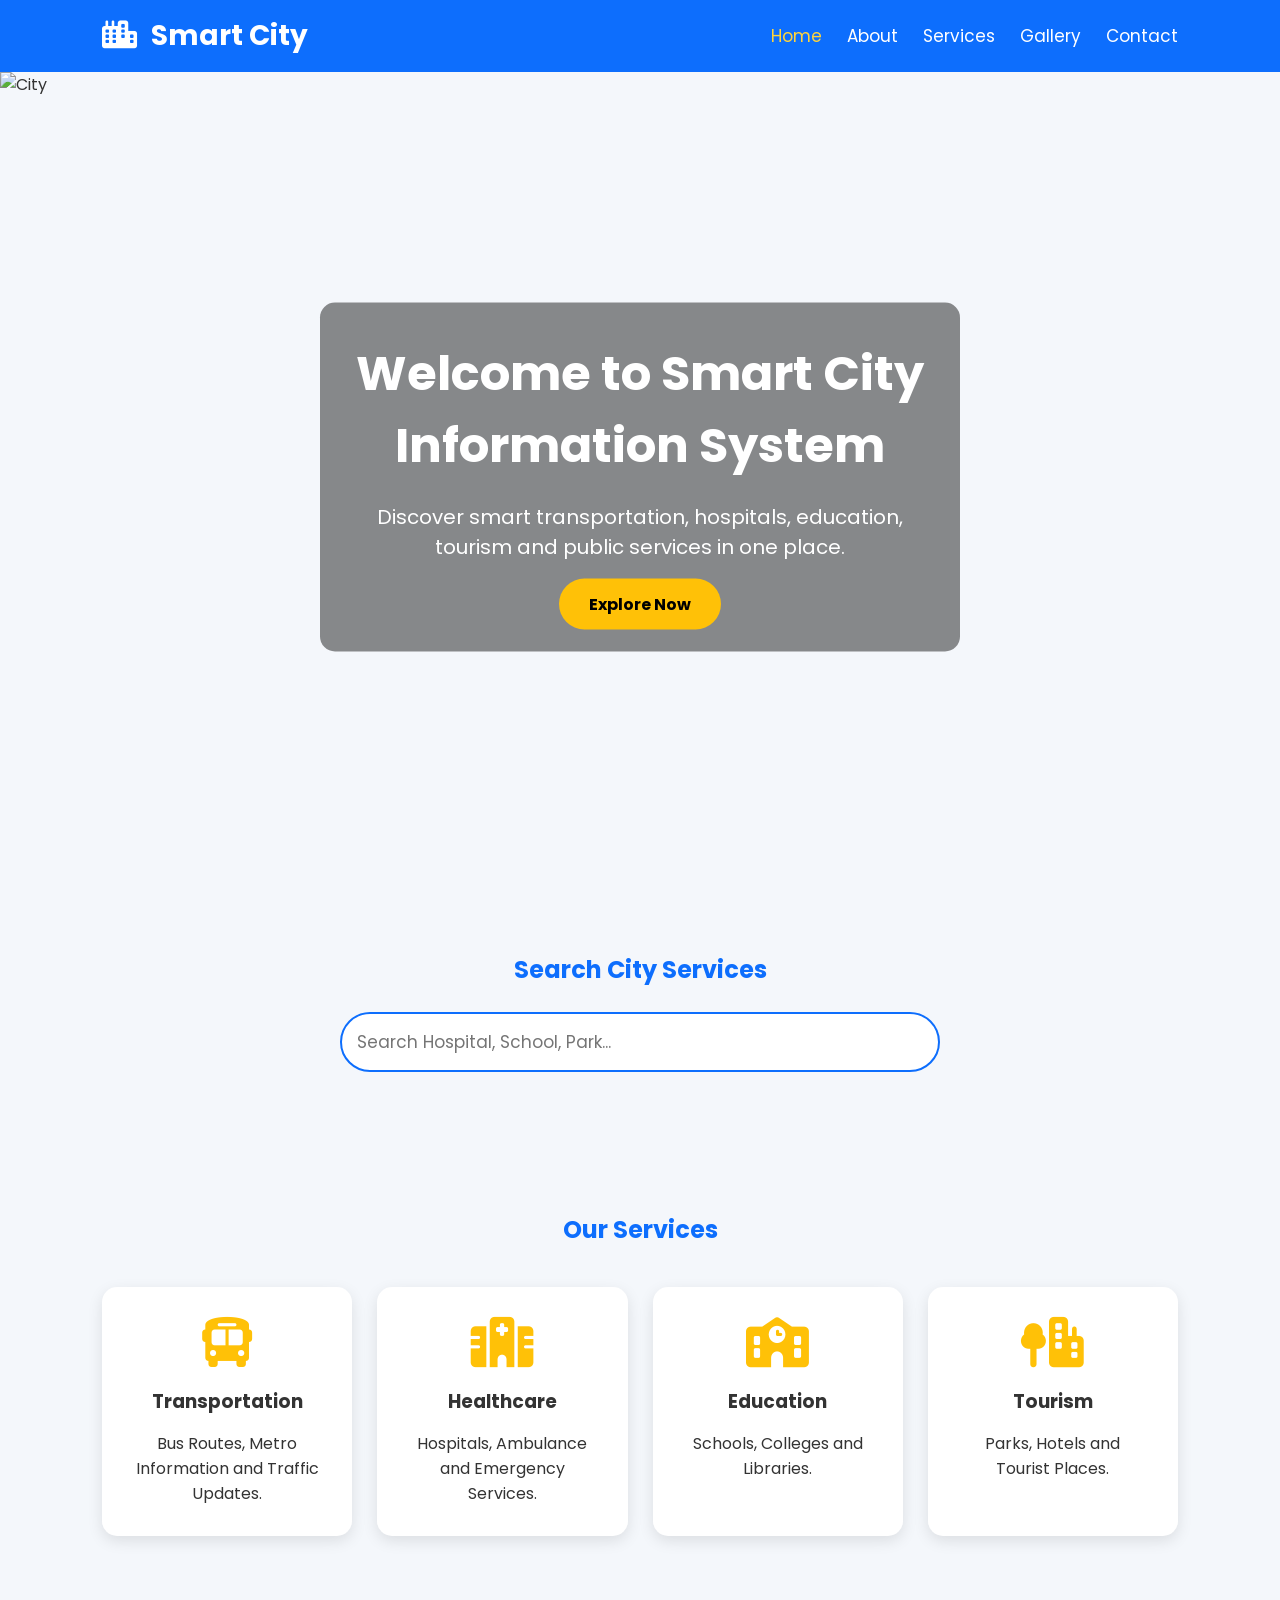
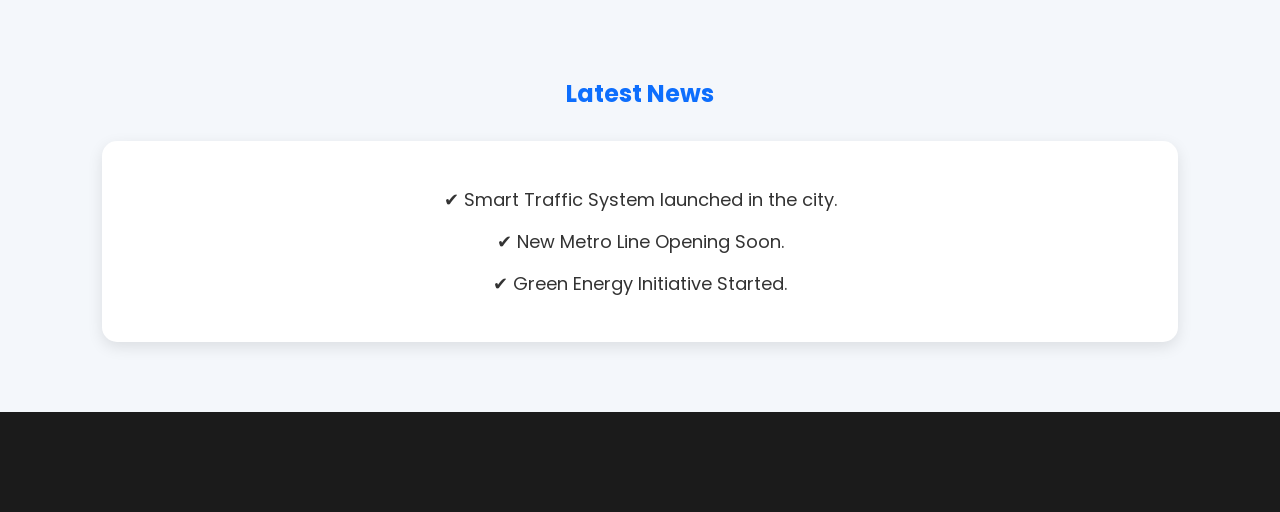
==== index.html @ b78f6991 "Add files via upload" ====
<!DOCTYPE html>
<html lang="en">
<head>
    <meta charset="UTF-8">
    <meta name="viewport" content="width=device-width, initial-scale=1.0">
    <title>Smart City Information System</title>

    <link rel="stylesheet" href="style.css">
    <link rel="stylesheet"
    href="https://cdnjs.cloudflare.com/ajax/libs/font-awesome/6.5.2/css/all.min.css">

</head>
<body>

<!-- ================= NAVBAR ================= -->

<header>

    <nav class="navbar">

        <div class="logo">
            <i class="fa-solid fa-city"></i>
            Smart City
        </div>

        <input type="checkbox" id="check">

        <label for="check" class="menu-btn">
            <i class="fas fa-bars"></i>
        </label>

        <ul>

            <li><a class="active" href="index.html">Home</a></li>

            <li><a href="about.html">About</a></li>

            <li><a href="services.html">Services</a></li>

            <li><a href="gallery.html">Gallery</a></li>

            <li><a href="contact.html">Contact</a></li>

        </ul>

    </nav>

</header>

<!-- ================= HERO SECTION ================= -->

<section class="hero">

<div class="slider">

<img id="slide" src="https://tse3.mm.bing.net/th/id/OIP.UByJszNqRDR1UC66tigdOgHaEK?r=0&pid=Api&P=0&h=180" alt="City">

</div>

<div class="hero-content">

<h1>Welcome to Smart City Information System</h1>

<p>

Discover smart transportation, hospitals, education, tourism and public services in one place.

</p>

<a href="about.html" class="btn">Explore Now</a>

</div>

</section>

<!-- ================= SEARCH ================= -->

<section class="search-section">

<h2>Search City Services</h2>

<input type="text"
id="searchBox"
placeholder="Search Hospital, School, Park..."
onkeyup="searchService()">

</section>

<!-- ================= SERVICES ================= -->

<section class="services">

<h2>Our Services</h2>

<div class="service-container">

<div class="card">

<i class="fa-solid fa-bus"></i>

<h3>Transportation</h3>

<p>

Bus Routes, Metro Information and Traffic Updates.

</p>

</div>

<div class="card">

<i class="fa-solid fa-hospital"></i>

<h3>Healthcare</h3>

<p>

Hospitals, Ambulance and Emergency Services.

</p>

</div>

<div class="card">

<i class="fa-solid fa-school"></i>

<h3>Education</h3>

<p>

Schools, Colleges and Libraries.

</p>

</div>

<div class="card">

<i class="fa-solid fa-tree-city"></i>

<h3>Tourism</h3>

<p>

Parks, Hotels and Tourist Places.

</p>

</div>

</div>

</section>

<!-- ================= LATEST NEWS ================= -->

<section class="news">

<h2>Latest News</h2>

<div class="news-box">

<p>

✔ Smart Traffic System launched in the city.

</p>

<p>

✔ New Metro Line Opening Soon.

</p>

<p>

✔ Green Energy Initiative Started.

</p>

</div>

</section>

<!-- ================= FOOTER ================= -->

<footer id="footer"></footer>

<script src="js/script.js"></script>
<script src="js/slider.js"></script>
<script src="js/footer.js"></script>

</body>
</html>
---- style.css ----
/* ==========================
   GOOGLE FONT
========================== */
@import url('https://fonts.googleapis.com/css2?family=Poppins:wght@300;400;500;600;700&display=swap');

*{
    margin:0;
    padding:0;
    box-sizing:border-box;
    font-family:'Poppins',sans-serif;
    scroll-behavior:smooth;
}

body{
    background:#f4f7fb;
    color:#333;
}

/* ==========================
   NAVBAR
========================== */

header{
    width:100%;
    position:sticky;
    top:0;
    z-index:1000;
}

.navbar{
    width:100%;
    display:flex;
    justify-content:space-between;
    align-items:center;
    background:#0d6efd;
    padding:15px 8%;
}

.logo{
    color:white;
    font-size:28px;
    font-weight:bold;
}

.logo i{
    margin-right:8px;
}

.navbar ul{
    display:flex;
    list-style:none;
}

.navbar ul li{
    margin-left:25px;
}

.navbar ul li a{
    color:white;
    text-decoration:none;
    font-size:17px;
    transition:.3s;
}

.navbar ul li a:hover,
.navbar ul li a.active{
    color:#ffd43b;
}

#check{
    display:none;
}

.menu-btn{
    display:none;
    color:white;
    font-size:28px;
    cursor:pointer;
}

/* ==========================
   HERO SECTION
========================== */

.hero{
    position:relative;
    height:90vh;
    overflow:hidden;
}

.slider img{
    width:100%;
    height:90vh;
    object-fit:cover;
}

.hero-content{
    position:absolute;
    top:50%;
    left:50%;
    transform:translate(-50%,-50%);
    text-align:center;
    color:white;
    background:rgba(0,0,0,.45);
    padding:35px;
    border-radius:15px;
}

.hero-content h1{
    font-size:48px;
    margin-bottom:20px;
}

.hero-content p{
    font-size:20px;
    margin-bottom:30px;
}

.btn{
    background:#ffc107;
    color:black;
    text-decoration:none;
    padding:14px 30px;
    border-radius:40px;
    font-weight:bold;
    transition:.3s;
}

.btn:hover{
    background:#ff9800;
    color:white;
}

/* ==========================
   SEARCH
========================== */

.search-section{
    padding:70px 8%;
    text-align:center;
}

.search-section h2{
    margin-bottom:25px;
    color:#0d6efd;
}

#searchBox{
    width:60%;
    max-width:600px;
    padding:15px;
    border-radius:40px;
    border:2px solid #0d6efd;
    outline:none;
    font-size:17px;
}

/* ==========================
   SERVICES
========================== */

.services{
    padding:70px 8%;
    text-align:center;
}

.services h2{
    color:#0d6efd;
    margin-bottom:40px;
}

.service-container{
    display:grid;
    grid-template-columns:repeat(auto-fit,minmax(250px,1fr));
    gap:25px;
}

.card{
    background:white;
    padding:30px;
    border-radius:15px;
    box-shadow:0 5px 15px rgba(0,0,0,.1);
    transition:.4s;
}

.card:hover{
    transform:translateY(-10px);
    background:#0d6efd;
    color:white;
}

.card i{
    font-size:50px;
    margin-bottom:20px;
    color:#ffc107;
}

.card h3{
    margin-bottom:15px;
}

/* ==========================
   NEWS
========================== */

.news{
    padding:70px 8%;
    text-align:center;
}

.news h2{
    color:#0d6efd;
    margin-bottom:30px;
}

.news-box{
    background:white;
    padding:30px;
    border-radius:15px;
    box-shadow:0 5px 15px rgba(0,0,0,.1);
}

.news-box p{
    margin:15px;
    font-size:18px;
}

/* ==========================
   FOOTER
========================== */

footer{
    background:#1b1b1b;
    color:white;
    padding:50px 8%;
}

.footer-container{
    display:grid;
    grid-template-columns:repeat(auto-fit,minmax(220px,1fr));
    gap:30px;
}

.footer-container h3{
    margin-bottom:15px;
    color:#ffc107;
}

.footer-container a{
    display:block;
    color:#ddd;
    text-decoration:none;
    margin:8px 0;
}

.footer-container a:hover{
    color:#ffc107;
}

.copy{
    text-align:center;
    border-top:1px solid gray;
    margin-top:30px;
    padding-top:20px;
}

/* ==========================
   RESPONSIVE
========================== */

@media(max-width:768px){

.menu-btn{
display:block;
}

.navbar ul{
position:absolute;
top:70px;
left:-100%;
width:100%;
background:#0d6efd;
display:flex;
flex-direction:column;
text-align:center;
transition:.4s;
}

.navbar ul li{
margin:20px 0;
}

#check:checked~ul{
left:0;
}

.hero-content{
width:90%;
}

.hero-content h1{
font-size:32px;
}

.hero-content p{
font-size:16px;
}

#searchBox{
width:90%;
}

}
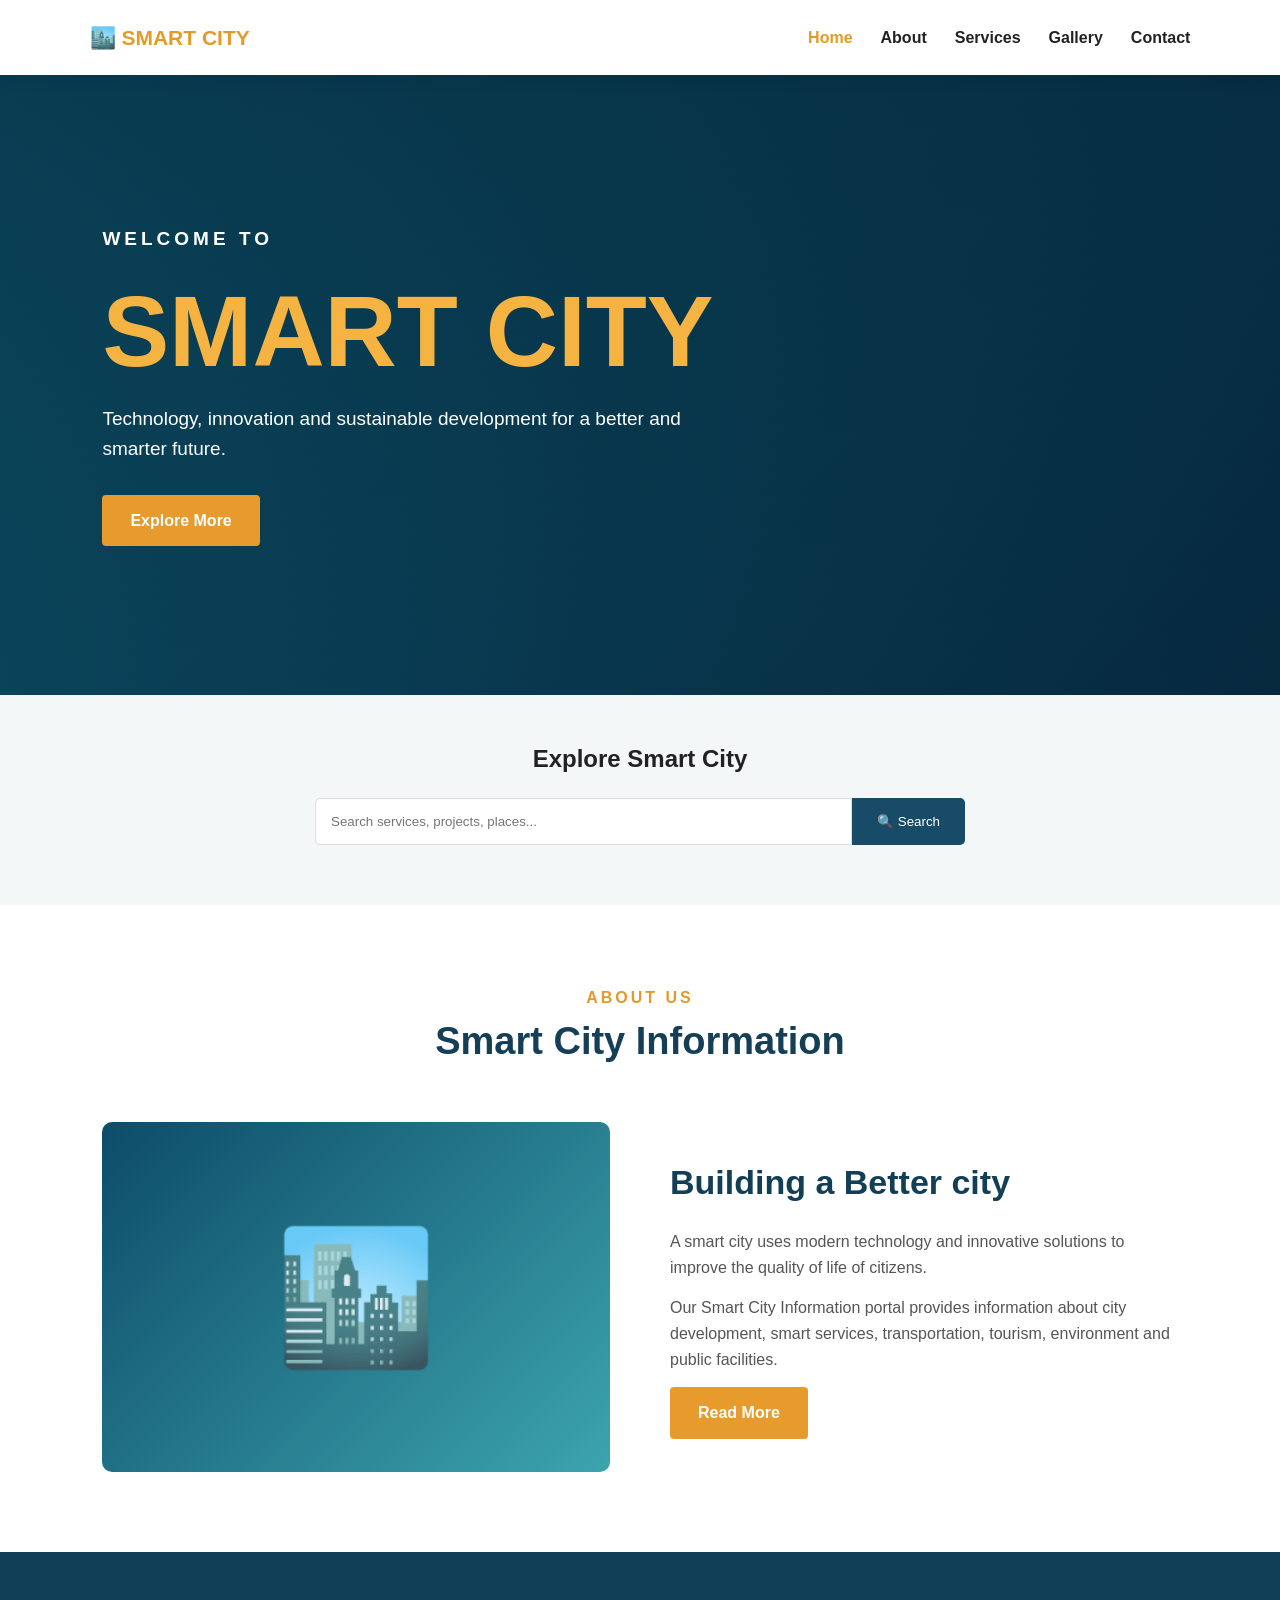
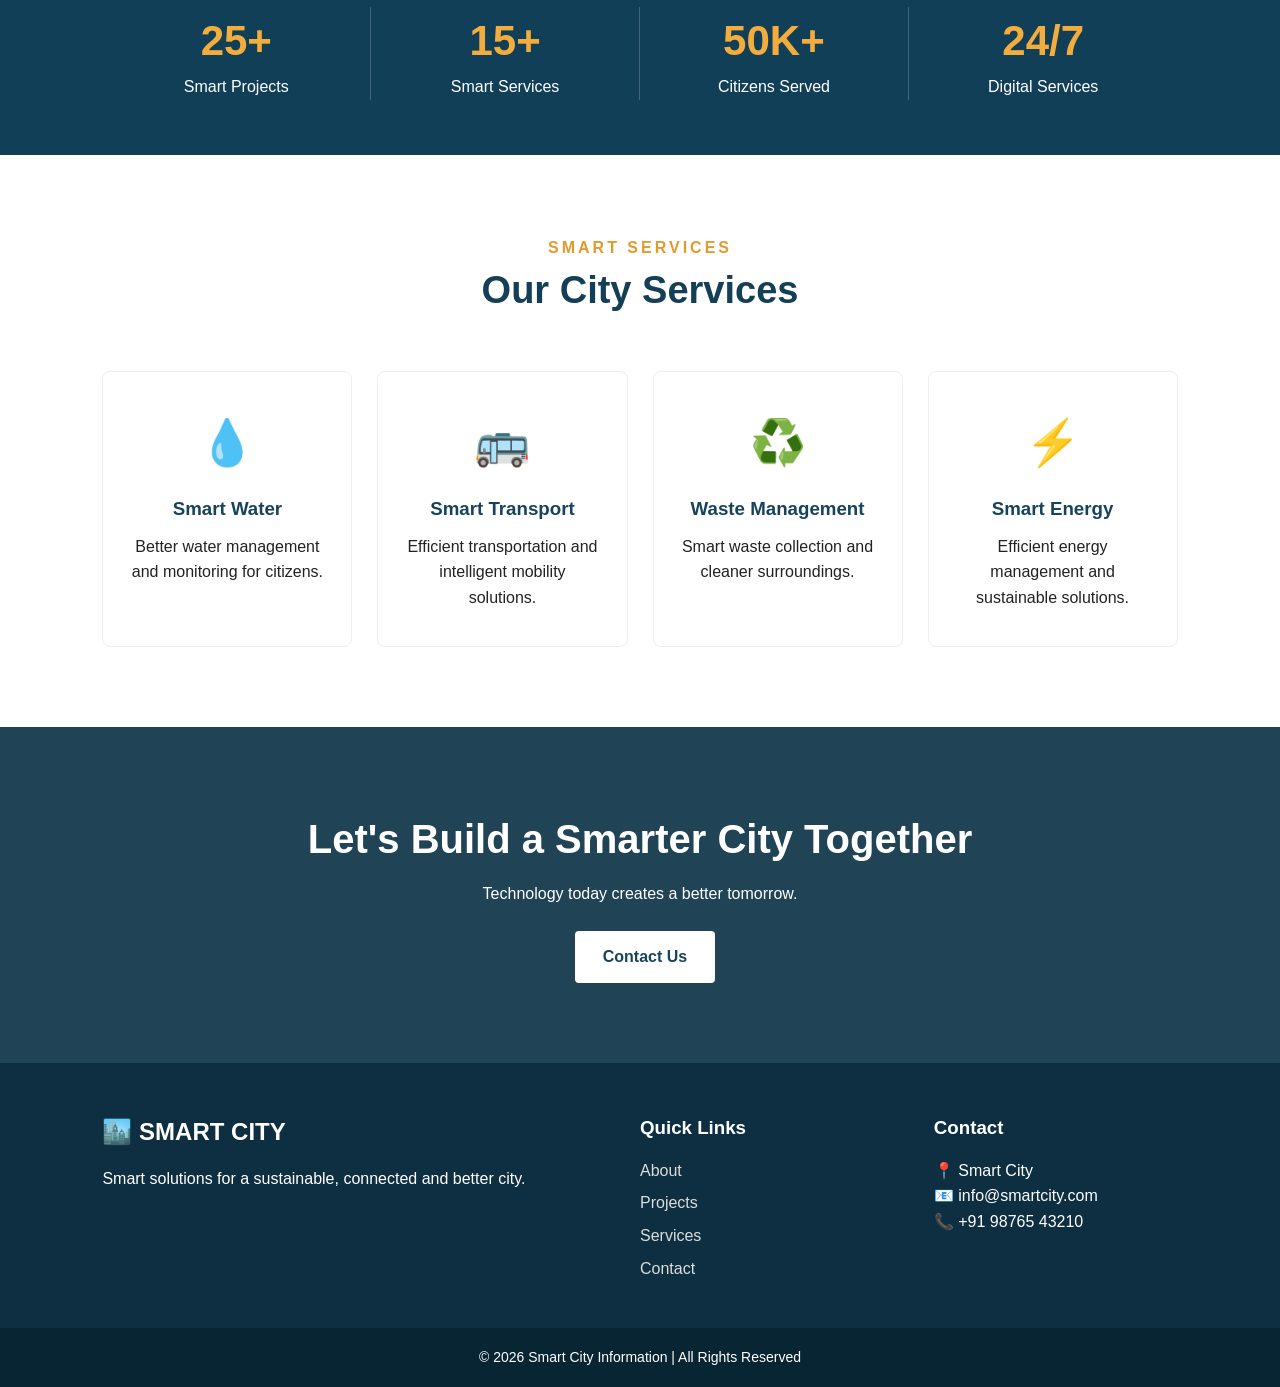
==== commit 35247dd3: "Add files via upload" ====
--- a/index.html
+++ b/index.html
@@ -3,194 +3,288 @@
 <head>
     <meta charset="UTF-8">
     <meta name="viewport" content="width=device-width, initial-scale=1.0">
-    <title>Smart City Information System</title>
-
+    <title> Smart City | Home</title>
     <link rel="stylesheet" href="style.css">
-    <link rel="stylesheet"
-    href="https://cdnjs.cloudflare.com/ajax/libs/font-awesome/6.5.2/css/all.min.css">
-
 </head>
+
 <body>
 
-<!-- ================= NAVBAR ================= -->
-
+<!-- Header -->
 <header>
-
-    <nav class="navbar">
-
-        <div class="logo">
-            <i class="fa-solid fa-city"></i>
-            Smart City
-        </div>
-
-        <input type="checkbox" id="check">
-
-        <label for="check" class="menu-btn">
-            <i class="fas fa-bars"></i>
-        </label>
-
-        <ul>
-
-            <li><a class="active" href="index.html">Home</a></li>
-
-            <li><a href="about.html">About</a></li>
-
-            <li><a href="services.html">Services</a></li>
-
-            <li><a href="gallery.html">Gallery</a></li>
-
-            <li><a href="contact.html">Contact</a></li>
-
-        </ul>
-
+    <div class="logo">
+        <span>🏙️</span>
+         <b>SMART CITY</b>
+    </div>
+
+    <nav id="navbar">
+        <a href="index.html" class="active">Home</a>
+        <a href="about.html">About</a>
+        <a href="services.html">Services</a>
+        <a href="gallery.html">Gallery</a>
+        <a href="contact.html">Contact</a>
     </nav>
 
+    <button class="menu-btn" onclick="toggleMenu()">☰</button>
 </header>
 
-<!-- ================= HERO SECTION ================= -->
-
+
+<!-- Hero Section -->
 <section class="hero">
 
-<div class="slider">
-
-<img id="slide" src="https://tse3.mm.bing.net/th/id/OIP.UByJszNqRDR1UC66tigdOgHaEK?r=0&pid=Api&P=0&h=180" alt="City">
-
-</div>
-
-<div class="hero-content">
-
-<h1>Welcome to Smart City Information System</h1>
-
-<p>
-
-Discover smart transportation, hospitals, education, tourism and public services in one place.
-
-</p>
-
-<a href="about.html" class="btn">Explore Now</a>
-
-</div>
-
-</section>
-
-<!-- ================= SEARCH ================= -->
-
+    <div class="hero-content">
+        <p class="small-title">WELCOME TO</p>
+
+        <h1>
+            <span>SMART CITY</span>
+        </h1>
+
+        <p>
+            Technology, innovation and sustainable development
+            for a better and smarter future.
+        </p>
+
+        <div>
+            <a href="about.html" class="btn">Explore More</a>
+            <!-- <a href="projects.html" class="btn btn-light">Our Projects</a> -->
+        </div>
+    </div>
+
+</section>
+
+
+<!-- Search -->
 <section class="search-section">
-
-<h2>Search City Services</h2>
-
-<input type="text"
-id="searchBox"
-placeholder="Search Hospital, School, Park..."
-onkeyup="searchService()">
-
-</section>
-
-<!-- ================= SERVICES ================= -->
-
-<section class="services">
-
-<h2>Our Services</h2>
-
-<div class="service-container">
-
-<div class="card">
-
-<i class="fa-solid fa-bus"></i>
-
-<h3>Transportation</h3>
-
-<p>
-
-Bus Routes, Metro Information and Traffic Updates.
-
-</p>
-
-</div>
-
-<div class="card">
-
-<i class="fa-solid fa-hospital"></i>
-
-<h3>Healthcare</h3>
-
-<p>
-
-Hospitals, Ambulance and Emergency Services.
-
-</p>
-
-</div>
-
-<div class="card">
-
-<i class="fa-solid fa-school"></i>
-
-<h3>Education</h3>
-
-<p>
-
-Schools, Colleges and Libraries.
-
-</p>
-
-</div>
-
-<div class="card">
-
-<i class="fa-solid fa-tree-city"></i>
-
-<h3>Tourism</h3>
-
-<p>
-
-Parks, Hotels and Tourist Places.
-
-</p>
-
-</div>
-
-</div>
-
-</section>
-
-<!-- ================= LATEST NEWS ================= -->
-
-<section class="news">
-
-<h2>Latest News</h2>
-
-<div class="news-box">
-
-<p>
-
-✔ Smart Traffic System launched in the city.
-
-</p>
-
-<p>
-
-✔ New Metro Line Opening Soon.
-
-</p>
-
-<p>
-
-✔ Green Energy Initiative Started.
-
-</p>
-
-</div>
-
-</section>
-
-<!-- ================= FOOTER ================= -->
-
-<footer id="footer"></footer>
-
-<script src="js/script.js"></script>
-<script src="js/slider.js"></script>
-<script src="js/footer.js"></script>
+    <h2>Explore Smart City</h2>
+
+    <div class="search-box">
+        <input type="text" id="searchInput"
+               placeholder="Search services, projects, places...">
+
+        <button onclick="searchWebsite()">🔍 Search</button>
+    </div>
+
+    <p id="searchResult"></p>
+</section>
+
+
+<!-- About -->
+<section class="section">
+    <div class="section-title">
+        <p>ABOUT US</p>
+        <h2>Smart City Information</h2>
+    </div>
+
+    <div class="about-home">
+
+        <div class="about-image">
+            <div class="city-icon">🏙️</div>
+        </div>
+
+        <div class="about-text">
+            <h2>Building a Better city</h2>
+
+            <p>
+                A smart city uses modern technology and innovative
+                solutions to improve the quality of life of citizens.
+            </p>
+
+            <p>
+                Our Smart City Information portal provides information
+                about city development, smart services, transportation,
+                tourism, environment and public facilities.
+            </p>
+
+            <a href="about.html" class="btn">Read More</a>
+        </div>
+
+    </div>
+</section>
+
+
+<!-- Statistics -->
+<section class="stats">
+
+    <div class="stat">
+        <h2>25+</h2>
+        <p>Smart Projects</p>
+    </div>
+
+    <div class="stat">
+        <h2>15+</h2>
+        <p>Smart Services</p>
+    </div>
+
+    <div class="stat">
+        <h2>50K+</h2>
+        <p>Citizens Served</p>
+    </div>
+
+    <div class="stat">
+        <h2>24/7</h2>
+        <p>Digital Services</p>
+    </div>
+
+</section>
+
+
+<!-- Services -->
+<section class="section">
+
+    <div class="section-title">
+        <p>SMART SERVICES</p>
+        <h2>Our City Services</h2>
+    </div>
+
+    <div class="cards">
+
+        <div class="card">
+            <div class="icon">💧</div>
+            <h3>Smart Water</h3>
+            <p>
+                Better water management and monitoring
+                for citizens.
+            </p>
+        </div>
+
+        <div class="card">
+            <div class="icon">🚌</div>
+            <h3>Smart Transport</h3>
+            <p>
+                Efficient transportation and intelligent
+                mobility solutions.
+            </p>
+        </div>
+
+        <div class="card">
+            <div class="icon">♻️</div>
+            <h3>Waste Management</h3>
+            <p>
+                Smart waste collection and cleaner
+                surroundings.
+            </p>
+        </div>
+
+        <div class="card">
+            <div class="icon">⚡</div>
+            <h3>Smart Energy</h3>
+            <p>
+                Efficient energy management and
+                sustainable solutions.
+            </p>
+        </div>
+
+    </div>
+
+</section>
+
+
+<!-- Projects
+<section class="project-section">
+
+    <div class="section-title">
+        <p>DEVELOPMENT</p>
+        <h2>Smart City Projects</h2>
+    </div>
+
+    <div class="project-grid">
+
+        <div class="project">
+            <div class="project-img">🏛️</div>
+            <div class="project-content">
+                <span>HERITAGE</span>
+                <h3>Heritage Development</h3>
+                <p>
+                    Development and preservation of important
+                    heritage locations.
+                </p>
+                <a href="projects.html">View Project →</a>
+            </div>
+        </div>
+
+        <div class="project">
+            <div class="project-img">🌳</div>
+            <div class="project-content">
+                <span>ENVIRONMENT</span>
+                <h3>Green City Project</h3>
+                <p>
+                    Creating greener public spaces and improving
+                    the urban environment.
+                </p>
+                <a href="projects.html">View Project →</a>
+            </div>
+        </div>
+
+        <div class="project">
+            <div class="project-img">🚦</div>
+            <div class="project-content">
+                <span>TRANSPORT</span>
+                <h3>Smart Traffic System</h3>
+                <p>
+                    Technology-based traffic monitoring and
+                    management.
+                </p>
+                <a href="projects.html">View Project →</a>
+            </div>
+        </div>
+
+    </div>
+
+</section> -->
+
+
+<!-- CTA -->
+<section class="cta">
+
+    <h2>Let's Build a Smarter City Together</h2>
+
+    <p>
+        Technology today creates a better tomorrow.
+    </p>
+
+    <a href="contact.html" class="btn btn-light">
+        Contact Us
+    </a>
+
+</section>
+
+
+<!-- Footer -->
+<footer>
+
+    <div class="footer-container">
+
+        <div>
+            <h2>🏙️  SMART CITY</h2>
+            <p>
+                Smart solutions for a sustainable,
+                connected and better city.
+            </p>
+        </div>
+
+        <div>
+            <h3>Quick Links</h3>
+            <a href="about.html">About</a>
+            <a href="projects.html">Projects</a>
+            <a href="services.html">Services</a>
+            <a href="contact.html">Contact</a>
+        </div>
+
+        <div>
+            <h3>Contact</h3>
+            <p>📍 Smart City </p>
+            <p>📧 info@smartcity.com</p>
+            <p>📞 +91 98765 43210</p>
+        </div>
+
+    </div>
+
+    <div class="copyright">
+        © 2026  Smart City Information | All Rights Reserved
+    </div>
+
+</footer>
+
+<script src="script.js"></script>
 
 </body>
 </html>
--- a/style.css
+++ b/style.css
@@ -1,313 +1,701 @@
-/* ==========================
-   GOOGLE FONT
-========================== */
-@import url('https://fonts.googleapis.com/css2?family=Poppins:wght@300;400;500;600;700&display=swap');
-
-*{
-    margin:0;
-    padding:0;
-    box-sizing:border-box;
-    font-family:'Poppins',sans-serif;
-    scroll-behavior:smooth;
-}
-
-body{
-    background:#f4f7fb;
-    color:#333;
-}
-
-/* ==========================
-   NAVBAR
-========================== */
-
-header{
-    width:100%;
-    position:sticky;
-    top:0;
-    z-index:1000;
-}
-
-.navbar{
-    width:100%;
-    display:flex;
-    justify-content:space-between;
-    align-items:center;
-    background:#0d6efd;
-    padding:15px 8%;
-}
-
-.logo{
-    color:white;
-    font-size:28px;
-    font-weight:bold;
-}
-
-.logo i{
-    margin-right:8px;
-}
-
-.navbar ul{
-    display:flex;
-    list-style:none;
-}
-
-.navbar ul li{
-    margin-left:25px;
-}
-
-.navbar ul li a{
-    color:white;
-    text-decoration:none;
-    font-size:17px;
-    transition:.3s;
-}
-
-.navbar ul li a:hover,
-.navbar ul li a.active{
-    color:#ffd43b;
-}
-
-#check{
-    display:none;
-}
-
-.menu-btn{
-    display:none;
-    color:white;
-    font-size:28px;
-    cursor:pointer;
-}
-
-/* ==========================
-   HERO SECTION
-========================== */
-
-.hero{
-    position:relative;
-    height:90vh;
-    overflow:hidden;
-}
-
-.slider img{
-    width:100%;
-    height:90vh;
-    object-fit:cover;
-}
-
-.hero-content{
-    position:absolute;
-    top:50%;
-    left:50%;
-    transform:translate(-50%,-50%);
-    text-align:center;
-    color:white;
-    background:rgba(0,0,0,.45);
-    padding:35px;
-    border-radius:15px;
-}
-
-.hero-content h1{
-    font-size:48px;
-    margin-bottom:20px;
-}
-
-.hero-content p{
-    font-size:20px;
-    margin-bottom:30px;
-}
-
-.btn{
-    background:#ffc107;
-    color:black;
-    text-decoration:none;
-    padding:14px 30px;
-    border-radius:40px;
-    font-weight:bold;
-    transition:.3s;
-}
-
-.btn:hover{
-    background:#ff9800;
-    color:white;
-}
-
-/* ==========================
-   SEARCH
-========================== */
-
-.search-section{
-    padding:70px 8%;
-    text-align:center;
-}
-
-.search-section h2{
-    margin-bottom:25px;
-    color:#0d6efd;
-}
-
-#searchBox{
-    width:60%;
-    max-width:600px;
-    padding:15px;
-    border-radius:40px;
-    border:2px solid #0d6efd;
-    outline:none;
-    font-size:17px;
-}
-
-/* ==========================
-   SERVICES
-========================== */
-
-.services{
-    padding:70px 8%;
-    text-align:center;
-}
-
-.services h2{
-    color:#0d6efd;
-    margin-bottom:40px;
-}
-
-.service-container{
-    display:grid;
-    grid-template-columns:repeat(auto-fit,minmax(250px,1fr));
-    gap:25px;
-}
-
-.card{
-    background:white;
-    padding:30px;
-    border-radius:15px;
-    box-shadow:0 5px 15px rgba(0,0,0,.1);
-    transition:.4s;
-}
-
-.card:hover{
-    transform:translateY(-10px);
-    background:#0d6efd;
-    color:white;
-}
-
-.card i{
-    font-size:50px;
-    margin-bottom:20px;
-    color:#ffc107;
-}
-
-.card h3{
-    margin-bottom:15px;
-}
-
-/* ==========================
-   NEWS
-========================== */
-
-.news{
-    padding:70px 8%;
-    text-align:center;
-}
-
-.news h2{
-    color:#0d6efd;
-    margin-bottom:30px;
-}
-
-.news-box{
-    background:white;
-    padding:30px;
-    border-radius:15px;
-    box-shadow:0 5px 15px rgba(0,0,0,.1);
-}
-
-.news-box p{
-    margin:15px;
-    font-size:18px;
-}
-
-/* ==========================
-   FOOTER
-========================== */
-
-footer{
-    background:#1b1b1b;
-    color:white;
-    padding:50px 8%;
-}
-
-.footer-container{
-    display:grid;
-    grid-template-columns:repeat(auto-fit,minmax(220px,1fr));
-    gap:30px;
-}
-
-.footer-container h3{
-    margin-bottom:15px;
-    color:#ffc107;
-}
-
-.footer-container a{
-    display:block;
-    color:#ddd;
-    text-decoration:none;
-    margin:8px 0;
-}
-
-.footer-container a:hover{
-    color:#ffc107;
-}
-
-.copy{
-    text-align:center;
-    border-top:1px solid gray;
-    margin-top:30px;
-    padding-top:20px;
-}
-
-/* ==========================
-   RESPONSIVE
-========================== */
-
-@media(max-width:768px){
-
-.menu-btn{
-display:block;
-}
-
-.navbar ul{
-position:absolute;
-top:70px;
-left:-100%;
-width:100%;
-background:#0d6efd;
-display:flex;
-flex-direction:column;
-text-align:center;
-transition:.4s;
-}
-
-.navbar ul li{
-margin:20px 0;
-}
-
-#check:checked~ul{
-left:0;
-}
-
-.hero-content{
-width:90%;
-}
-
-.hero-content h1{
-font-size:32px;
-}
-
-.hero-content p{
-font-size:16px;
-}
-
-#searchBox{
-width:90%;
-}
+* {
+    margin: 0;
+    padding: 0;
+    box-sizing: border-box;
+}
+
+html {
+    scroll-behavior: smooth;
+}
+
+body {
+    font-family: Arial, Helvetica, sans-serif;
+    color: #222;
+    background: #fff;
+    line-height: 1.6;
+}
+
+
+/* HEADER */
+
+header {
+    height: 75px;
+    padding: 0 7%;
+    display: flex;
+    align-items: center;
+    justify-content: space-between;
+    background: #ffffff;
+    box-shadow: 0 2px 15px rgba(0,0,0,0.1);
+    position: sticky;
+    top: 0;
+    z-index: 1000;
+}
+
+.logo {
+    font-size: 21px;
+    font-weight: bold;
+    color: #123d58;
+}
+
+.logo b {
+    color: #e49a28;
+}
+
+nav {
+    display: flex;
+    gap: 28px;
+}
+
+nav a {
+    text-decoration: none;
+    color: #222;
+    font-weight: 600;
+    transition: 0.3s;
+}
+
+nav a:hover,
+nav a.active {
+    color: #e49a28;
+}
+
+.menu-btn {
+    display: none;
+    border: none;
+    background: none;
+    font-size: 27px;
+}
+
+
+/* HERO */
+
+.hero {
+    min-height: 620px;
+
+    background:
+    linear-gradient(
+        rgba(4,35,52,0.75),
+        rgba(4,35,52,0.55)
+    ),
+    linear-gradient(135deg, #1687a7, #092f49);
+
+    display: flex;
+    align-items: center;
+
+    padding: 70px 8%;
+}
+
+.hero-content {
+    max-width: 650px;
+    color: white;
+}
+
+.small-title {
+    letter-spacing: 4px;
+    font-weight: bold;
+    margin-bottom: 15px;
+}
+
+.hero h1 {
+    font-size: clamp(55px, 9vw, 100px);
+    line-height: 0.95;
+    margin-bottom: 25px;
+}
+
+.hero h1 span {
+    color: #f5b342;
+}
+
+.hero-content > p {
+    font-size: 19px;
+    max-width: 580px;
+    margin-bottom: 30px;
+}
+
+
+/* BUTTON */
+
+.btn {
+    display: inline-block;
+    background: #e79b2c;
+    color: white;
+    border: none;
+    padding: 13px 28px;
+    border-radius: 4px;
+    text-decoration: none;
+    font-weight: bold;
+    cursor: pointer;
+    transition: 0.3s;
+}
+
+.btn:hover {
+    transform: translateY(-3px);
+    background: #c97f16;
+}
+
+.btn-light {
+    background: white;
+    color: #17435c;
+    margin-left: 10px;
+}
+
+.btn-light:hover {
+    background: #eee;
+}
+
+
+/* SEARCH */
+
+.search-section {
+    background: #f4f7f8;
+    text-align: center;
+    padding: 45px 20px;
+}
+
+.search-section h2 {
+    margin-bottom: 20px;
+}
+
+.search-box {
+    max-width: 650px;
+    margin: auto;
+    display: flex;
+}
+
+.search-box input {
+    flex: 1;
+    padding: 15px;
+    border: 1px solid #ddd;
+    border-radius: 5px 0 0 5px;
+    outline: none;
+}
+
+.search-box button {
+    border: none;
+    padding: 0 25px;
+    background: #174b67;
+    color: white;
+    cursor: pointer;
+    border-radius: 0 5px 5px 0;
+}
+
+#searchResult {
+    margin-top: 15px;
+    font-weight: bold;
+}
+
+
+/* SECTION */
+
+.section {
+    padding: 80px 8%;
+}
+
+.section-title {
+    text-align: center;
+    margin-bottom: 50px;
+}
+
+.section-title p {
+    color: #e39a2c;
+    font-weight: bold;
+    letter-spacing: 3px;
+}
+
+.section-title h2 {
+    color: #143f57;
+    font-size: 38px;
+}
+
+
+/* ABOUT */
+
+.about-home {
+    display: grid;
+    grid-template-columns: 1fr 1fr;
+    gap: 60px;
+    align-items: center;
+}
+
+.about-image {
+    min-height: 350px;
+    border-radius: 10px;
+
+    display: flex;
+    justify-content: center;
+    align-items: center;
+
+    background:
+    linear-gradient(135deg, #0d4c69, #3ca4ae);
+}
+
+.city-icon {
+    font-size: 130px;
+}
+
+.about-text h2 {
+    color: #123e56;
+    font-size: 34px;
+    margin-bottom: 20px;
+}
+
+.about-text p {
+    margin-bottom: 15px;
+    color: #555;
+}
+
+
+/* STATS */
+
+.stats {
+    padding: 55px 8%;
+    background: #123f58;
+
+    display: grid;
+    grid-template-columns: repeat(4,1fr);
+
+    text-align: center;
+    color: white;
+}
+
+.stat {
+    border-right: 1px solid rgba(255,255,255,.2);
+}
+
+.stat:last-child {
+    border: none;
+}
+
+.stat h2 {
+    color: #f3ad3d;
+    font-size: 42px;
+}
+
+
+/* CARDS */
+
+.cards {
+    display: grid;
+    grid-template-columns: repeat(4,1fr);
+    gap: 25px;
+}
+
+.card {
+    padding: 35px 25px;
+    text-align: center;
+
+    border: 1px solid #eee;
+    border-radius: 8px;
+
+    transition: 0.3s;
+    background: white;
+}
+
+.card:hover {
+    transform: translateY(-10px);
+    box-shadow: 0 15px 30px rgba(0,0,0,.12);
+}
+
+.icon {
+    font-size: 45px;
+    margin-bottom: 15px;
+}
+
+.card h3 {
+    color: #17445c;
+    margin-bottom: 10px;
+}
+
+
+/* PROJECTS */
+
+.project-section {
+    background: #f4f7f8;
+    padding: 80px 8%;
+}
+
+.project-grid {
+    display: grid;
+    grid-template-columns: repeat(3,1fr);
+    gap: 30px;
+}
+
+.project {
+    background: white;
+    border-radius: 8px;
+    overflow: hidden;
+    box-shadow: 0 5px 20px rgba(0,0,0,.08);
+    transition: 0.3s;
+}
+
+.project:hover {
+    transform: translateY(-8px);
+}
+
+.project-img {
+    height: 190px;
+
+    display: flex;
+    align-items: center;
+    justify-content: center;
+
+    font-size: 75px;
+
+    background: linear-gradient(
+        135deg,
+        #1d7894,
+        #8ed1d2
+    );
+}
+
+.project-content {
+    padding: 25px;
+}
+
+.project-content span {
+    color: #e39727;
+    font-size: 13px;
+    font-weight: bold;
+}
+
+.project-content h3 {
+    color: #16445d;
+    margin: 8px 0;
+}
+
+.project-content p {
+    color: #666;
+}
+
+.project-content a {
+    display: inline-block;
+    margin-top: 15px;
+    color: #174e69;
+    font-weight: bold;
+    text-decoration: none;
+}
+
+.small-btn {
+    border: none;
+    padding: 10px 20px;
+    background: #e39a2c;
+    color: white;
+    border-radius: 4px;
+    cursor: pointer;
+    margin-top: 15px;
+}
+
+
+/* CTA */
+
+.cta {
+    text-align: center;
+    padding: 80px 20px;
+
+    color: white;
+
+    background:
+    linear-gradient(
+        rgba(8,48,68,.9),
+        rgba(8,48,68,.9)
+    );
+}
+
+.cta h2 {
+    font-size: 40px;
+    margin-bottom: 10px;
+}
+
+.cta p {
+    margin-bottom: 25px;
+}
+
+
+/* PAGE BANNER */
+
+.page-banner {
+    padding: 100px 20px;
+    text-align: center;
+    color: white;
+
+    background:
+    linear-gradient(
+        rgba(9,50,70,.85),
+        rgba(9,50,70,.85)
+    );
+}
+
+.page-banner h1 {
+    font-size: 55px;
+}
+
+.page-banner p {
+    font-size: 18px;
+}
+
+
+/* VISION */
+
+.light-bg {
+    background: #f5f8f9;
+}
+
+.vision-grid {
+    display: grid;
+    grid-template-columns: repeat(4,1fr);
+    gap: 25px;
+}
+
+.vision-card {
+    background: white;
+    padding: 30px;
+    text-align: center;
+    border-radius: 8px;
+}
+
+.vision-card span {
+    font-size: 45px;
+}
+
+.vision-card h3 {
+    color: #17465e;
+    margin: 10px 0;
+}
+
+
+/* GALLERY */
+
+.gallery {
+    display: grid;
+    grid-template-columns: repeat(3,1fr);
+    gap: 25px;
+}
+
+.gallery-item {
+    height: 250px;
+    border-radius: 10px;
+    overflow: hidden;
+
+    display: flex;
+    flex-direction: column;
+    align-items: center;
+    justify-content: center;
+
+    color: white;
+
+    background:
+    linear-gradient(
+        135deg,
+        #17637e,
+        #60aeb5
+    );
+
+    transition: 0.3s;
+}
+
+.gallery-item:hover {
+    transform: scale(1.03);
+}
+
+.gallery-item div {
+    font-size: 80px;
+}
+
+
+/* CONTACT */
+
+.contact-container {
+    display: grid;
+    grid-template-columns: 1fr 1fr;
+    gap: 60px;
+}
+
+.contact-info h2,
+form h2 {
+    color: #16455d;
+    margin-bottom: 20px;
+}
+
+.contact-item {
+    margin-top: 25px;
+}
+
+.contact-item p {
+    margin-left: 28px;
+    color: #666;
+}
+
+form {
+    padding: 35px;
+    background: #f5f7f8;
+    border-radius: 10px;
+}
+
+form input,
+form textarea {
+    width: 100%;
+    padding: 14px;
+    margin-bottom: 15px;
+
+    border: 1px solid #ddd;
+    border-radius: 4px;
+
+    outline: none;
+    font-family: inherit;
+}
+
+form textarea {
+    resize: vertical;
+}
+
+#formMessage {
+    margin-top: 15px;
+    font-weight: bold;
+}
+
+
+/* FOOTER */
+
+footer {
+    background: #0d2f41;
+    color: white;
+    padding-top: 50px;
+}
+
+.footer-container {
+    padding: 0 8% 40px;
+
+    display: grid;
+    grid-template-columns: 2fr 1fr 1fr;
+    gap: 50px;
+}
+
+.footer-container h2,
+.footer-container h3 {
+    margin-bottom: 15px;
+}
+
+.footer-container a {
+    display: block;
+    color: #ddd;
+    text-decoration: none;
+    margin: 7px 0;
+}
+
+.footer-container a:hover {
+    color: #e6a03a;
+}
+
+.copyright {
+    text-align: center;
+    padding: 18px;
+    background: #082533;
+    font-size: 14px;
+}
+
+
+/* RESPONSIVE */
+
+@media (max-width: 900px) {
+
+    header {
+        padding: 0 5%;
+    }
+
+    nav {
+        gap: 15px;
+    }
+
+    .cards {
+        grid-template-columns: repeat(2,1fr);
+    }
+
+    .project-grid {
+        grid-template-columns: repeat(2,1fr);
+    }
+
+    .stats {
+        grid-template-columns: repeat(2,1fr);
+        gap: 30px;
+    }
+
+    .vision-grid {
+        grid-template-columns: repeat(2,1fr);
+    }
+
+}
+
+@media (max-width: 700px) {
+
+    header {
+        height: 65px;
+    }
+
+    nav {
+        display: none;
+        position: absolute;
+        top: 65px;
+        left: 0;
+        width: 100%;
+        background: white;
+
+        flex-direction: column;
+        padding: 20px;
+    }
+
+    nav.show {
+        display: flex;
+    }
+
+    .menu-btn {
+        display: block;
+    }
+
+    .hero {
+        min-height: 550px;
+        padding: 50px 7%;
+    }
+
+    .hero h1 {
+        font-size: 55px;
+    }
+
+    .about-home,
+    .contact-container {
+        grid-template-columns: 1fr;
+    }
+
+    .cards,
+    .project-grid,
+    .gallery,
+    .vision-grid {
+        grid-template-columns: 1fr;
+    }
+
+    .stats {
+        grid-template-columns: 1fr 1fr;
+    }
+
+    .footer-container {
+        grid-template-columns: 1fr;
+    }
+
+    .search-box {
+        flex-direction: column;
+    }
+
+    .search-box input,
+    .search-box button {
+        border-radius: 4px;
+        padding: 14px;
+    }
+
+    .search-box button {
+        margin-top: 8px;
+    }
+
+    .btn-light {
+        margin-left: 0;
+        margin-top: 10px;
+    }
 
 }
